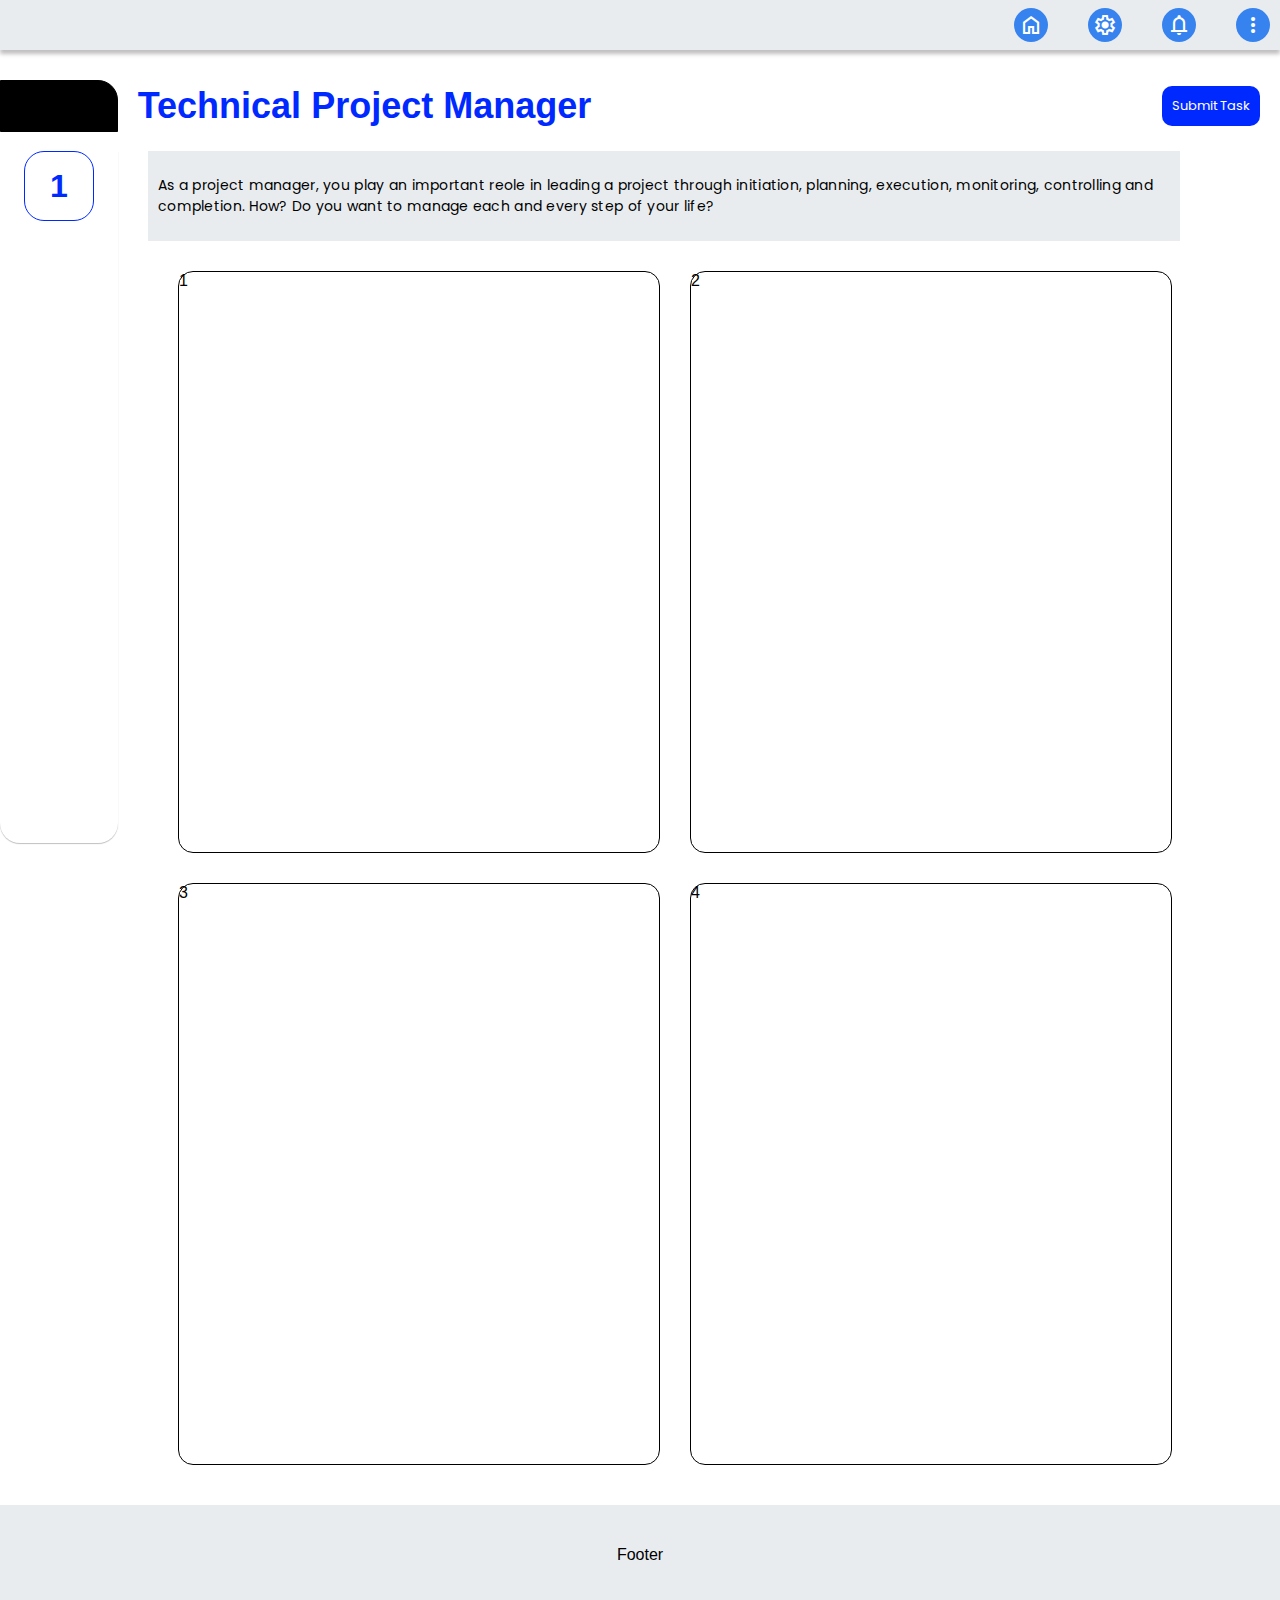
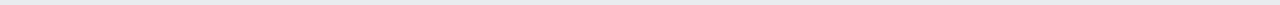
==== index.html @ 139cabf7 "nav-bare, header completed" ====
<!DOCTYPE html>
<html lang="en">
  <head>
    <meta charset="UTF-8" />
    <meta name="viewport" content="width=device-width, initial-scale=1.0" />
    <title>Document</title>
    <link rel="stylesheet" href="style.css" />
    <link
      rel="stylesheet"
      href="https://cdnjs.cloudflare.com/ajax/libs/font-awesome/6.0.0-beta3/css/all.min.css"
      integrity="sha384-..."
      crossorigin="anonymous"
    />
    <link
      rel="stylesheet"
      href="https://fonts.googleapis.com/css2?family=Material+Symbols+Outlined:opsz,wght,FILL,GRAD@48,400,0,0"
    />
  </head>
  <body>
    <!-- navbar -->
    <nav class="nav-container">
      <div class="nav-logo">
        <img
          src="https://deepthought.education/assets/images/logo/logo.svg"
          alt=""
        />
      </div>
      <div class="nav-navigation">
        <div><span class="material-symbols-outlined"> home </span></div>
        <div>
          <span class="material-symbols-outlined"> settings </span>
        </div>
        <div>
          <span class="material-symbols-outlined"> notifications </span>
        </div>

        <div>
          <span class="material-symbols-outlined"> more_vert </span>
        </div>
      </div>
    </nav>

    <!-- header -->
    <header class="header-container">
      <div class="header-side"></div>
      <div class="header-body">
        <div class="header-text"><h1>Technical Project Manager</h1></div>
        <div><button class="header-button">Submit Task</button></div>
      </div>
    </header>

    <!-- body -->
    <main class="main-container">
      <div class="main-side">
        <div>
          <h1>1</h1>
        </div>
      </div>
      <div class="main-body">
        <div class="main-body-paragraph">
          <p>
            As a project manager, you play an important reole in leading a
            project through initiation, planning, execution, monitoring,
            controlling and completion. How? Do you want to manage each and
            every step of your life?
          </p>
        </div>
        <div class="main-body-card">
          <div>1</div>
          <div>2</div>
          <div>3</div>
          <div>4</div>
        </div>
      </div>
    </main>

    <!-- footer -->
    <footer class="footer-container">Footer</footer>
  </body>
</html>
---- style.css ----
@import url('https://fonts.googleapis.com/css2?family=Poppins:wght@500&display=swap');

body {
    margin:  0px;
    padding:  0px;
    box-sizing: border-box;
    font-family: Arial, Helvetica, sans-serif;
}





/* Nav Styling */
.nav-container{
    display: flex;
    flex-direction: row;
    align-items: center;
    justify-content: space-between;
    background-color: #E9ECEF;
    width: 100%;
    height: 50px;
    box-shadow: 0px 4px 4px 0px #00000040;
}
.nav-logo{
    margin-left: 10px;
}
.nav-logo:hover{
    cursor: pointer;
}
.nav-navigation{
    margin-right: 10px;
    width: auto;
    display: flex;
    flex-direction: row;
    align-items: center;
    justify-content: space-evenly;
    gap: 40px;
    
}
.nav-navigation div{
    background: #3683F0;
    color: white;
    border-radius: 50%;
    padding: 2px;
    display: flex;
    padding: 5px;
}
.nav-navigation div:hover{
    background-color: #275ca7;
   cursor: pointer;
}





/* Header Styling */
.header-container{  
    height: auto;
    width: 100%;
    display: flex;
    justify-content: space-between;
    align-items: center;
    margin-top: 10px;
}

.header-side{
    width: 132px;
    height: 50px;
    background: #000;
    border-radius: 0px 20px 0px 0px;
    border: 1px solid black;
}

.header-body{
    width: 100%;
    display: flex;
    justify-content: space-between;
    align-items: center;
    margin-left: 20px;
    margin-right: 20px;
}

.header-text{
    color: #0029FF;
    font-weight: 700;
    font-size: 18px;
    line-height: 43px;
    letter-spacing: 2%;
}

.header-button{
    border: 10px;
    color: white;
    background: #0029FF;
    font-family: "Poppins";
    padding: 10px;
    border-radius:10px ;
    font-size: 13px;
}
.header-button:hover{
   cursor: pointer;
    background: #001ca8;

}





/* Main/Body Styling */
.main-container {
    width: 100%;
    display: flex;
    flex-direction: row;
    margin-right: 30px;
}

.main-side{
    width: 118px;
    height: 692px;
    box-shadow: 0px 1px 1px 0px #00000040;
    border-radius: 0px 0px 20px 20px;
}

.main-side div {
    border: 1px solid #0029FF;
    color : #0029FF;
    display: flex;
    width: 68px;
    height: 68px;
    margin: auto;
    border-radius: 20px ;
   
}
.main-side div:hover {
    border: 1px solid #0022c8;
    color : #0020bc;
    cursor: pointer;
}
.main-side div h1 {
    margin: auto;
}

.main-body{
  display: flex;
  flex-direction: column;
  margin-left: 30px;
}

.main-body-paragraph{
   width: 1012px;
   height: auto;
   top: 252px;
   left: 214px;
   font-family: Poppins;
   font-size: 14px;
   font-weight: 400;
   line-height: 21px;
   letter-spacing: 0.02em;
   background: #E9ECEF;
   padding: 10px;
 
}

.main-body-card{
    display : grid;
    grid-template-columns: repeat(2,1fr);
    gap: 30px;
    margin: auto;
    padding: 30px;
}

.main-body-card div{
    border: 1px solid black;
    width: 480px;
    height: 580px;
    top: 397px;
    left: 214px;
    border-radius: 15px;

}





/* Footer Styling */
.footer-container{
    background-color: #E9ECEF;
    height: 100px;
    width: 100%;
    margin-top: 10px;
    display: flex;
    justify-content: center;
    align-items: center;
}
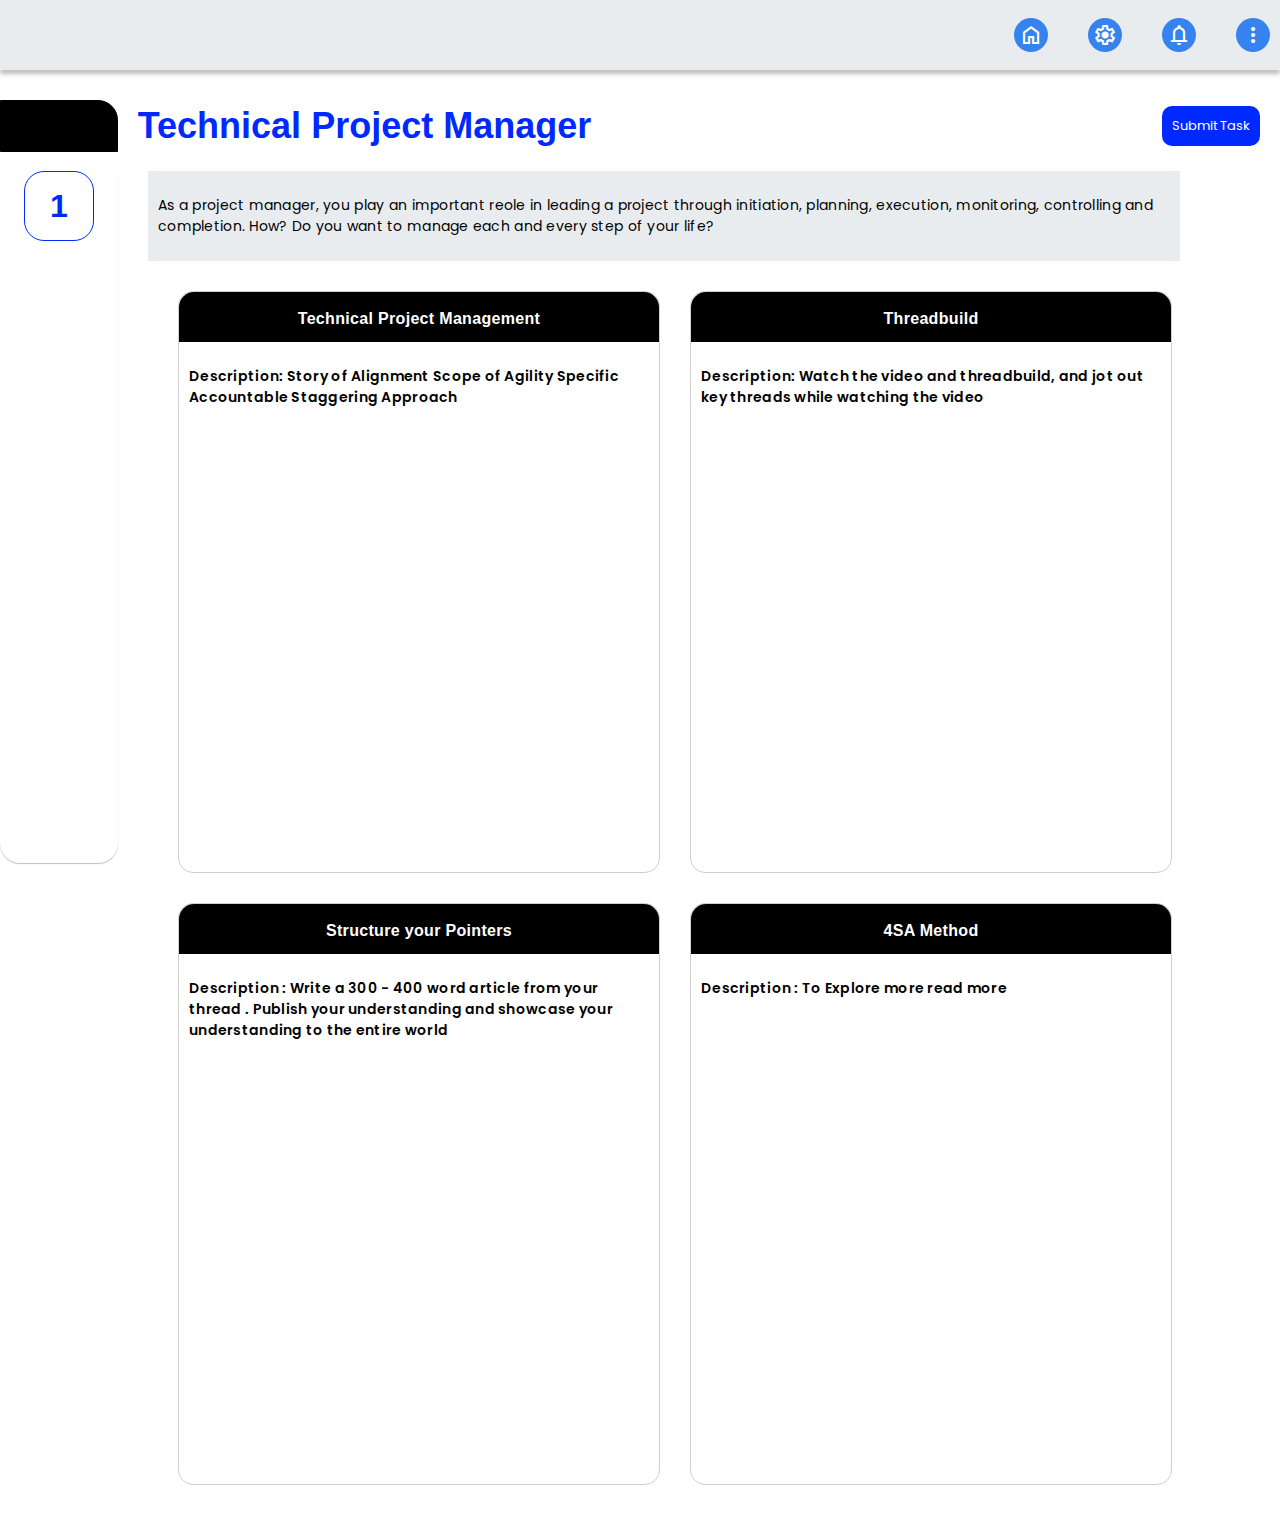
==== commit 72248f84: "create card" ====
--- a/index.html
+++ b/index.html
@@ -66,15 +66,60 @@
           </p>
         </div>
         <div class="main-body-card">
-          <div>1</div>
-          <div>2</div>
-          <div>3</div>
-          <div>4</div>
+          <div class="main-body-card-one">
+            <div class="main-body-card-one-top">
+              <p>Technical Project Management</p>
+            </div>
+            <div class="main-body-card-one-middle">
+              <div>
+                <p>
+                  Description: Story of Alignment Scope of Agility Specific
+                  Accountable Staggering Approach
+                </p>
+              </div>
+            </div>
+            <div class="main-body-card-one-bottom">
+              <img
+                width="100%"
+                src="https://images.pexels.com/photos/5678243/pexels-photo-5678243.jpeg?auto=compress&cs=tinysrgb&w=600"
+                alt=""
+              />
+            </div>
+          </div>
+
+          <div class="main-body-card-two">
+            <div class="main-body-card-two-top"><p>Threadbuild</p></div>
+            <div class="main-body-card-two-middle">
+              <p>
+                Description: Watch the video and threadbuild, and jot out key
+                threads while watching the video
+              </p>
+            </div>
+            <div class="main-body-card-two-bottom"></div>
+          </div>
+
+          <div class="main-body-card-three">
+            <div class="main-body-card-three-top">
+              <p>Structure your Pointers</p>
+            </div>
+            <div class="main-body-card-three-middle">
+              <p>
+                Description : Write a 300 - 400 word article from your thread .
+                Publish your understanding and showcase your understanding to
+                the entire world
+              </p>
+            </div>
+            <div class="main-body-card-three-bottom"></div>
+          </div>
+          <div class="main-body-card-four">
+            <div class="main-body-card-four-top"><p>4SA Method</p></div>
+            <div class="main-body-card-four-middle">
+              <p>Description : To Explore more read more</p>
+            </div>
+            <div class="main-body-card-four-bottom"></div>
+          </div>
         </div>
       </div>
     </main>
-
-    <!-- footer -->
-    <footer class="footer-container">Footer</footer>
   </body>
 </html>
--- a/style.css
+++ b/style.css
@@ -21,6 +21,7 @@
     width: 100%;
     height: 50px;
     box-shadow: 0px 4px 4px 0px #00000040;
+    padding: 10px 0px;
 }
 .nav-logo{
     margin-left: 10px;
@@ -172,27 +173,71 @@
     padding: 30px;
 }
 
-.main-body-card div{
+.main-body-card-one , .main-body-card-two,.main-body-card-three,.main-body-card-four{
     border: 1px solid black;
     width: 480px;
     height: 580px;
     top: 397px;
     left: 214px;
     border-radius: 15px;
-
-}
-
-
-
-
-
-/* Footer Styling */
-.footer-container{
-    background-color: #E9ECEF;
-    height: 100px;
-    width: 100%;
-    margin-top: 10px;
-    display: flex;
-    justify-content: center;
-    align-items: center;
-}+    display: flex;
+    flex-direction: column;
+    border: 1px solid #D1CECE
+}
+
+.main-body-card-one-top,.main-body-card-two-top,.main-body-card-three-top,.main-body-card-four-top{
+    width: 480px;
+    height: 50px;
+    top: 397px;
+    left: 214px;
+    border-radius: 15px 15px 0px 0px;
+    background: #000000;
+    color: white;
+    text-align: center;
+    align-items: center;
+}
+
+.main-body-card-one-top p, .main-body-card-two-top p, .main-body-card-three-top p, .main-body-card-four-top p{
+    font-size: 16px;
+    font-weight: 600;
+    line-height: 22px;
+    letter-spacing: 0.02em;  
+}
+
+
+.main-body-card-one-middle, .main-body-card-two-middle, .main-body-card-three-middle, .main-body-card-four-middle{
+    width: 453px;
+    height: 83px;
+    top: 466px;
+    left: 225px;
+    padding: 10px;
+    
+}
+
+.main-body-card-one-middle p,.main-body-card-two-middle p,.main-body-card-three-middle p,.main-body-card-four-middle p{
+ font-family: Poppins;
+font-size: 14px;
+font-weight: 600;
+line-height: 21px;
+letter-spacing: 0.02em
+}
+
+.main-body-card-one-bottom, .main-body-card-two-bottom, .main-body-card-three-bottom, .main-body-card-four-bottom{
+    width: 480px;
+    height: 100%;
+    top: 533px;
+    left: 214px; 
+ 
+}
+
+
+
+.main-body-card-two{}
+
+.main-body-card-three{}
+
+.main-body-card-fout{}
+
+
+
+
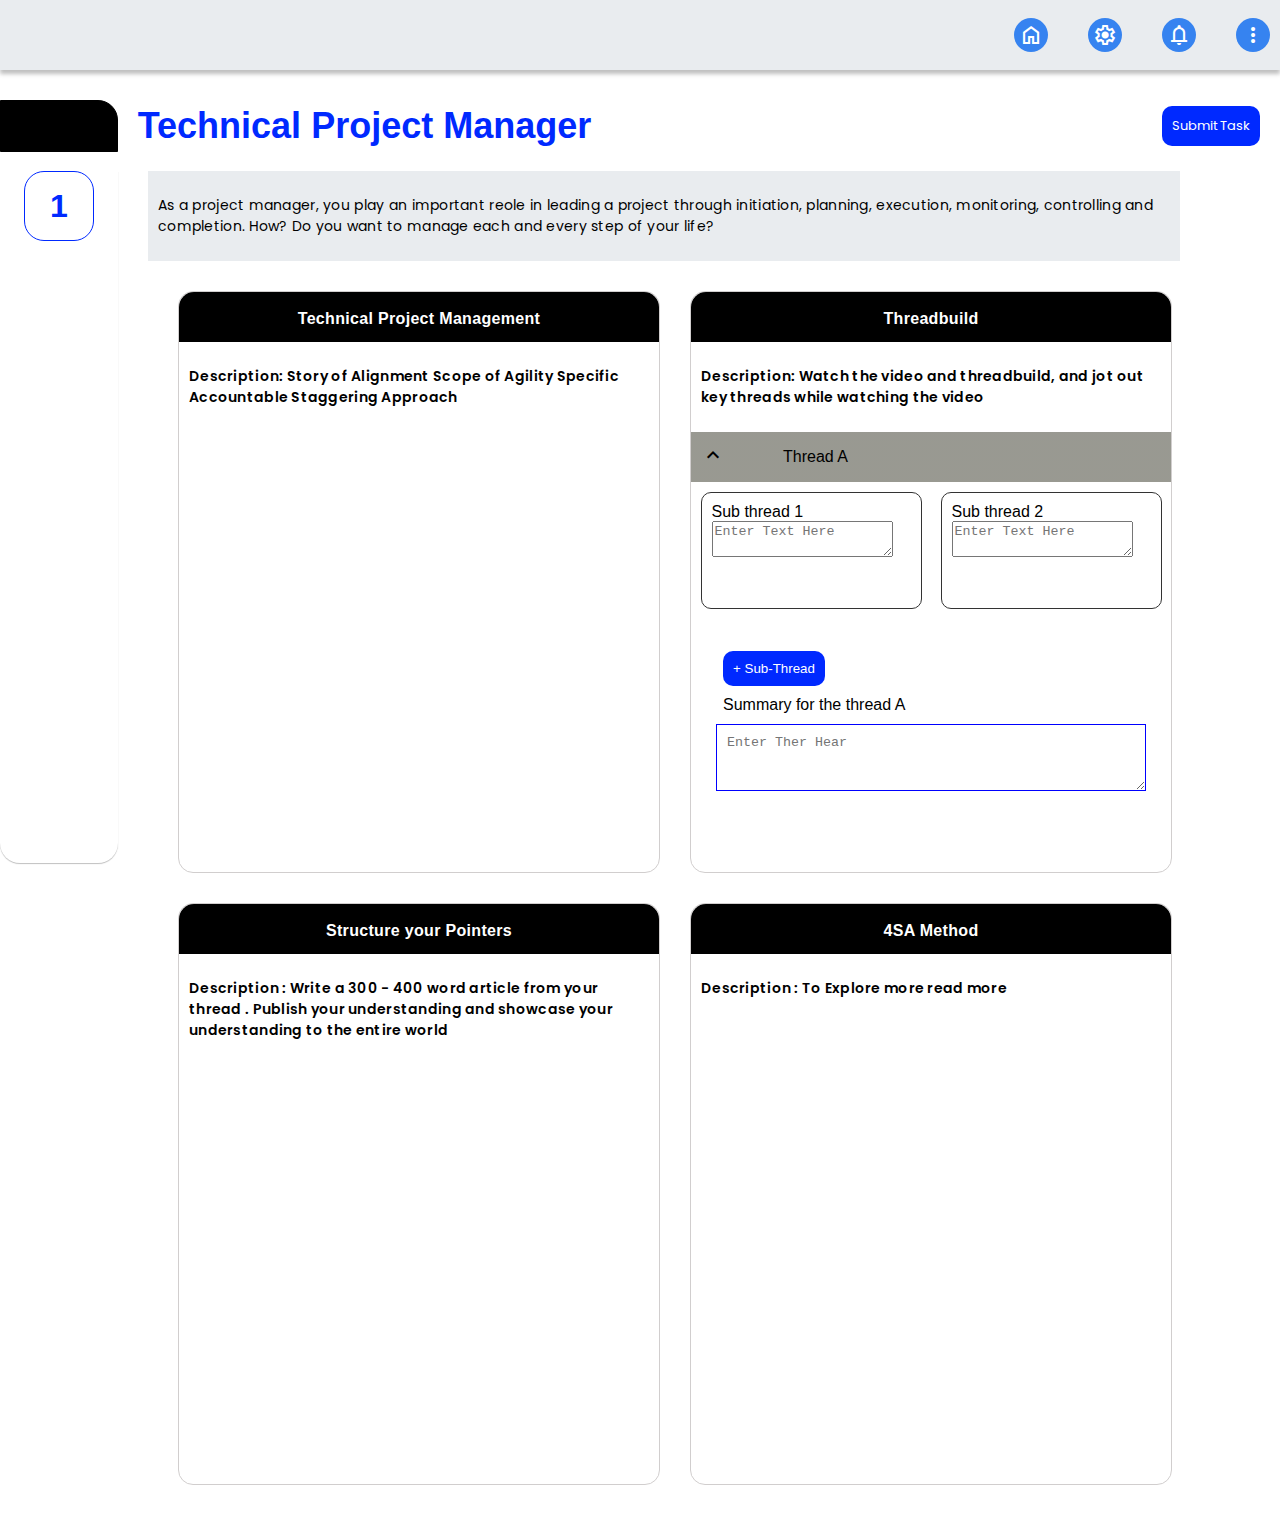
==== commit b82c1e41: "card-two completed" ====
--- a/index.html
+++ b/index.html
@@ -95,7 +95,41 @@
                 threads while watching the video
               </p>
             </div>
-            <div class="main-body-card-two-bottom"></div>
+            <div class="main-body-card-two-bottom card-two-bottom">
+              <div class="card-two-bottom-top">
+                <div>
+                  <span class="material-symbols-outlined"> expand_less </span>
+                </div>
+                <div><p>Thread A</p></div>
+              </div>
+              <div class="card-two-bottom-middle">
+                <div class="card-two-bottom-middle-div">
+                  <div>Sub thread 1</div>
+                  <textarea
+                    type="text"
+                    placeholder="Enter Text Here"
+                  ></textarea>
+                </div>
+                <div class="card-two-bottom-middle-div">
+                  <div>Sub thread 2</div>
+                  <textarea
+                    type="text"
+                    type="textarea"
+                    placeholder="Enter Text Here"
+                  ></textarea>
+                </div>
+              </div>
+              <div class="card-two-bottom-bottom">
+                <div><button>+ Sub-Thread</button></div>
+                <div>Summary for the thread A</div>
+
+                <textarea
+                  rows="3"
+                  cols="20"
+                  placeholder="Enter Ther Hear"
+                ></textarea>
+              </div>
+            </div>
           </div>
 
           <div class="main-body-card-three">
--- a/style.css
+++ b/style.css
@@ -231,6 +231,85 @@
 }
 
 
+.card-two-bottom-top{
+    display: flex;
+    flex-direction: row;
+    gap: 3rem;
+    text-align: center;
+    align-items: center;
+    background: linear-gradient(0deg, rgba(0, 0, 0, 0.4), rgba(0, 0, 0, 0.4)),
+    linear-gradient(0deg, rgba(254, 255, 192, 0.2), rgba(254, 255, 192, 0.2));
+    margin-bottom: 10px;
+
+   
+}
+.card-two-bottom-top div{
+ margin-left: 10px;
+}
+
+.card-two-bottom-middle{
+    display: flex;
+    justify-content: space-around;
+    align-items: center;
+}
+
+.card-two-bottom-middle-div{
+    width: 199px;
+    height: 95px;
+    top: 604px;
+    left: 773px;
+    border-radius: 10px;
+    border: 0.1px solid #333333;
+    padding: 10px;
+  
+}
+
+.card-two-bottom-bottom{
+    display: flex;
+    flex-direction: column;
+    gap: 10px;
+    margin-top: 10px;
+
+    
+}
+.card-two-bottom-bottom div{
+   margin-left: 2rem;
+
+}
+.card-two-bottom-bottom button{
+
+   background: #0029FF;
+   padding : 3px;
+   border-radius: 10px;
+   border: none;
+   color: white;
+   font-family: Arial;
+   font-weight: 500;
+   padding: 10px 10px;
+   margin-top: 2rem;
+}
+
+.card-two-bottom-bottom button:hover{
+   background: #001dab;
+   cursor: pointer;
+}
+
+
+.card-two-bottom-bottom textarea{
+    width: 85%;
+    margin: auto;
+    border: 1px solid blue;
+    padding: 10px;
+    outline: none;
+}
+
+
+
+
+
+.card-two-bottom-bottom{
+
+}
 
 .main-body-card-two{}
 
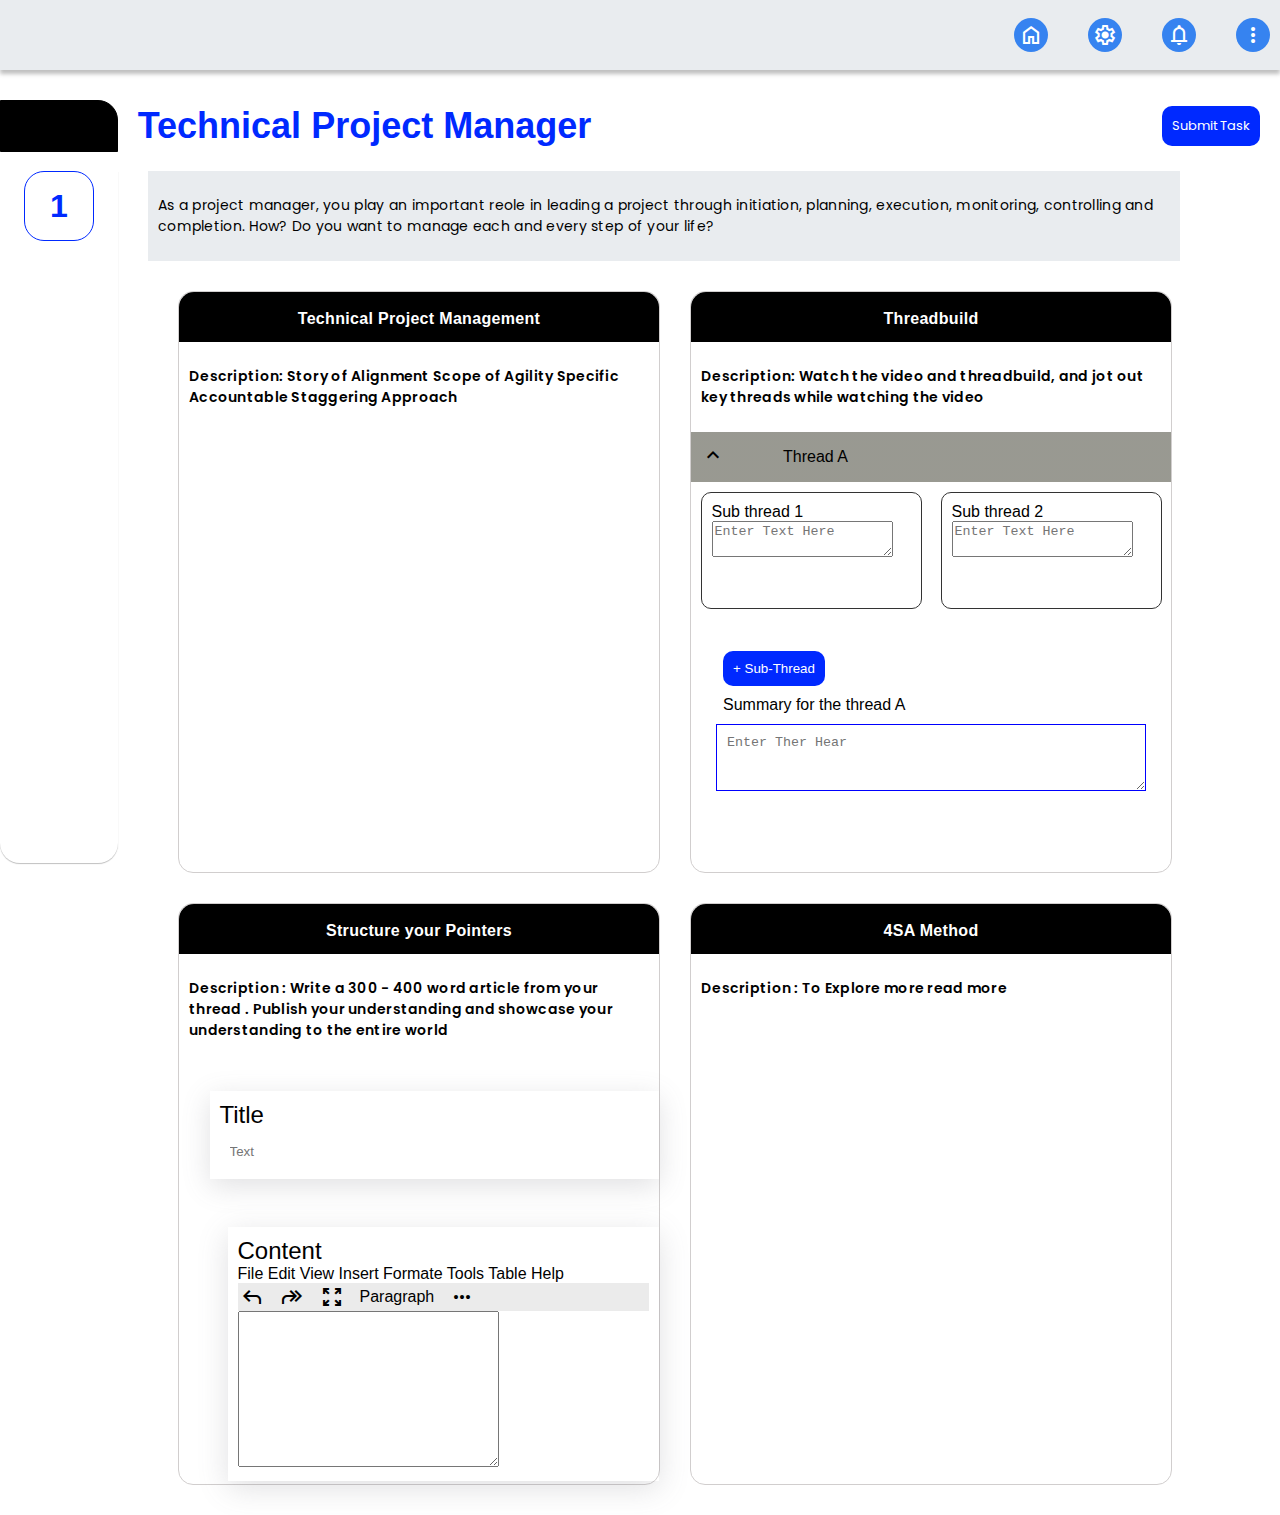
==== commit 187b9f57: "third card complete" ====
--- a/index.html
+++ b/index.html
@@ -143,8 +143,35 @@
                 the entire world
               </p>
             </div>
-            <div class="main-body-card-three-bottom"></div>
+
+            <div class="main-body-card-three-bottom card-three-bottom">
+              <div class="card-three-bottom-top">
+                <div>
+                  <label for="">Title</label>
+                </div>
+
+                <input type="text" placeholder="Text" />
+              </div>
+              <div class="card-three-bottom-bottom">
+                <div>
+                  <label for="">Content</label>
+                </div>
+
+                <label for=""
+                  >File Edit View Insert Formate Tools Table Help</label
+                >
+                <div class="card-three-bottom-bottom-span">
+                  <span class="material-symbols-outlined"> reply </span>
+                  <span class="material-symbols-outlined"> forward </span>
+                  <span class="material-symbols-outlined"> zoom_out_map </span>
+                  <span>Paragraph</span>
+                  <span class="material-symbols-outlined"> more_horiz </span>
+                </div>
+                <textarea name="" id="" cols="30" rows="10"></textarea>
+              </div>
+            </div>
           </div>
+
           <div class="main-body-card-four">
             <div class="main-body-card-four-top"><p>4SA Method</p></div>
             <div class="main-body-card-four-middle">
--- a/style.css
+++ b/style.css
@@ -303,17 +303,59 @@
     outline: none;
 }
 
-
-
-
-
-.card-two-bottom-bottom{
-
-}
-
-.main-body-card-two{}
-
-.main-body-card-three{}
+.card-three-bottom{
+    border: 1px solid #333333;
+    
+    width: 479px;
+    height: 399px;
+    border-radius: 0px 0px 15px 15px;
+    border: 1px;
+    display: flex;
+    flex-direction: column;
+    gap: 3rem;
+    margin: auto;
+}
+
+.card-three-bottom-top{
+    padding: 10px;
+    font-size: 1.5rem;
+    margin-left: 30px;
+    margin-top: 20px;
+    box-shadow: rgba(100, 100, 111, 0.2) 0px 7px 29px 0px;
+}
+
+.card-three-bottom-top input{
+    padding: 10px;
+    border-radius: 10px;
+    border: blue;
+    width: 80%;
+    margin-top: 5px;
+
+
+}
+
+.card-three-bottom-bottom{
+   margin-left: 3rem;
+   box-shadow: rgba(100, 100, 111, 0.2) 0px 7px 29px 0px;
+   padding: 10px;
+   margin-bottom: 10px;
+}
+
+.card-three-bottom-bottom div label{
+   font-size: 1.5rem;
+   margin-bottom: 10px;
+}
+
+.card-three-bottom-bottom-span{
+    display: flex;
+    gap: 1rem;
+    text-align: center;
+    align-items: center;
+    background: #EBEBEB;
+    padding: 2px;
+
+}
+
 
 .main-body-card-fout{}
 
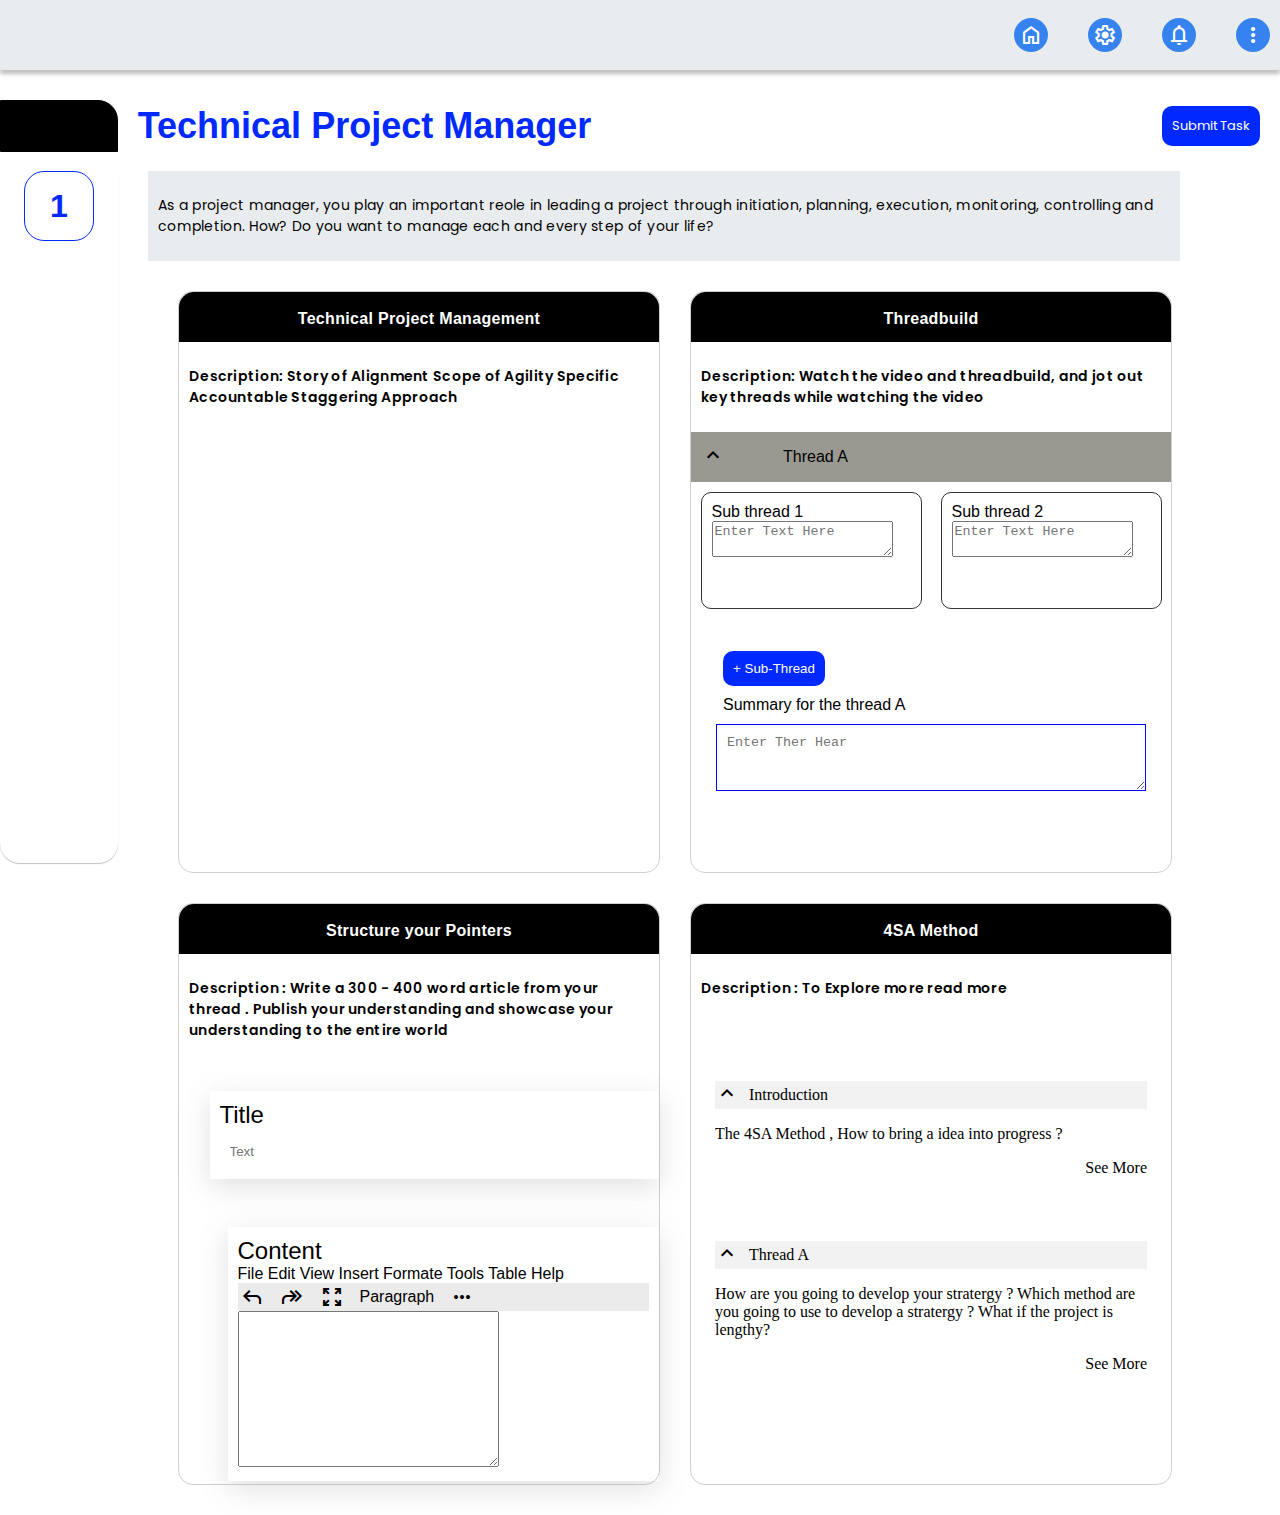
==== commit 3c5fd21c: "card four completed" ====
--- a/index.html
+++ b/index.html
@@ -177,7 +177,38 @@
             <div class="main-body-card-four-middle">
               <p>Description : To Explore more read more</p>
             </div>
-            <div class="main-body-card-four-bottom"></div>
+            <div class="main-body-card-four-bottom card-four-bottom">
+              <div class="card-four-bottom-top">
+                <div class="card-four-bottom-top-bottom">
+                  <div>
+                    <span class="material-symbols-outlined"> expand_less </span>
+                  </div>
+                  <div>Introduction</div>
+                </div>
+
+                <div>
+                  <p>The 4SA Method , How to bring a idea into progress ?</p>
+                </div>
+                <p class="card-four-bottom-top-bottom-see-more">See More</p>
+              </div>
+              <div class="card-four-bottom-bottom">
+                <div class="card-four-bottom-top-bottom">
+                  <div>
+                    <span class="material-symbols-outlined"> expand_less </span>
+                  </div>
+                  <div>Thread A</div>
+                </div>
+
+                <div>
+                  <p>
+                    How are you going to develop your stratergy ? Which method
+                    are you going to use to develop a stratergy ? What if the
+                    project is lengthy?
+                  </p>
+                  <p class="card-four-bottom-top-bottom-see-more">See More</p>
+                </div>
+              </div>
+            </div>
           </div>
         </div>
       </div>
--- a/style.css
+++ b/style.css
@@ -356,9 +356,42 @@
 
 }
 
-
-.main-body-card-fout{}
-
-
-
-
+.card-four-bottom{
+    width: 480px;
+    height: 428px;
+    top: 1186px;
+    left: 745px;
+    border-radius: 0px 0px 15px 15px;
+    border: 1px;
+    font-family: OpenSans;
+}
+
+.card-four-bottom-top{
+   padding: 1.5rem;
+
+}
+
+.card-four-bottom-bottom{
+    padding: 1.5rem;
+  
+}
+
+
+.card-four-bottom-top-bottom{
+    display: flex;
+    gap: 10px;
+    text-align: center;
+    align-items: center;
+    background: #F2F2F2;
+
+}
+
+.card-four-bottom-top-bottom-see-more{
+    text-align: right;
+ 
+}
+
+.card-four-bottom-top-bottom-see-more:hover{
+    cursor: pointer;
+    color: #383838;
+}
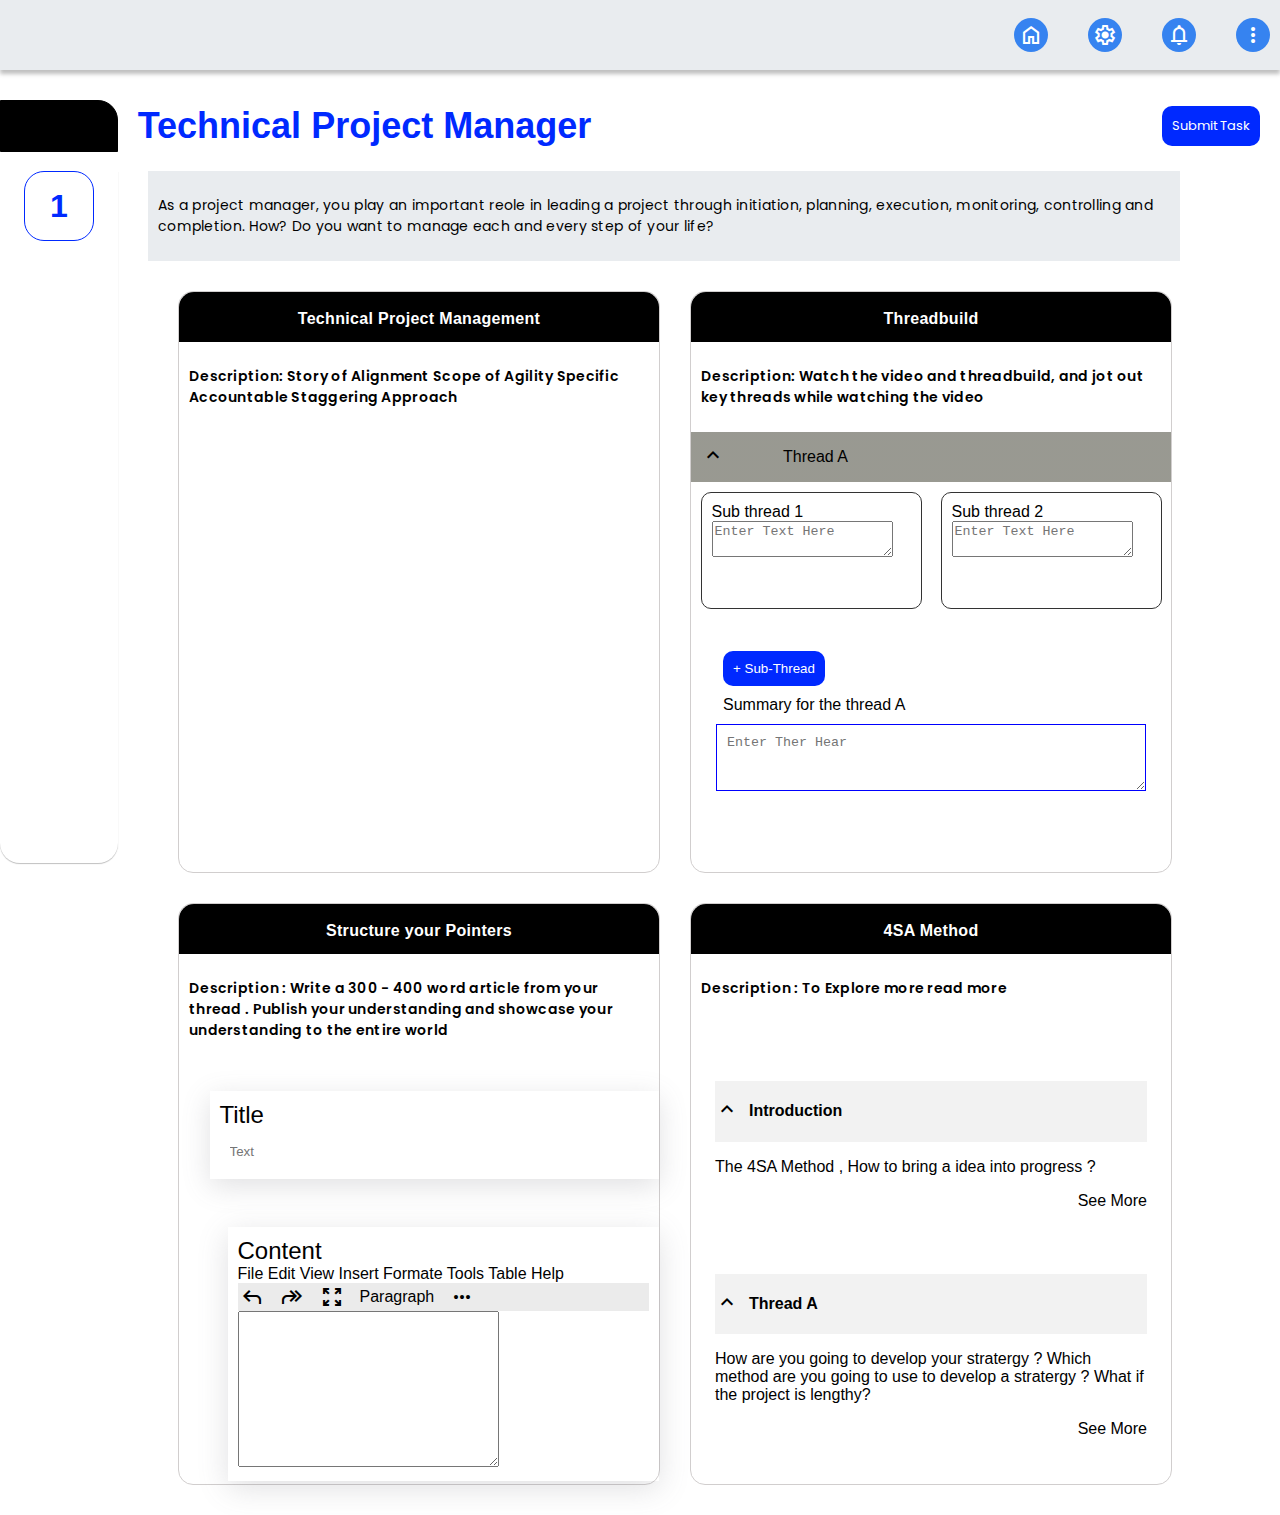
==== commit 9e0c7531: "web page completed" ====
--- a/index.html
+++ b/index.html
@@ -183,7 +183,7 @@
                   <div>
                     <span class="material-symbols-outlined"> expand_less </span>
                   </div>
-                  <div>Introduction</div>
+                  <div><h4>Introduction</h4></div>
                 </div>
 
                 <div>
@@ -196,7 +196,7 @@
                   <div>
                     <span class="material-symbols-outlined"> expand_less </span>
                   </div>
-                  <div>Thread A</div>
+                  <div><h4>Thread A</h4></div>
                 </div>
 
                 <div>
--- a/style.css
+++ b/style.css
@@ -363,7 +363,7 @@
     left: 745px;
     border-radius: 0px 0px 15px 15px;
     border: 1px;
-    font-family: OpenSans;
+    font-family: arial;
 }
 
 .card-four-bottom-top{
@@ -395,3 +395,9 @@
     cursor: pointer;
     color: #383838;
 }
+
+
+/* .card-four-bottom-bottom-example{
+  width: 80%;
+  margin-left: 20%;
+} */